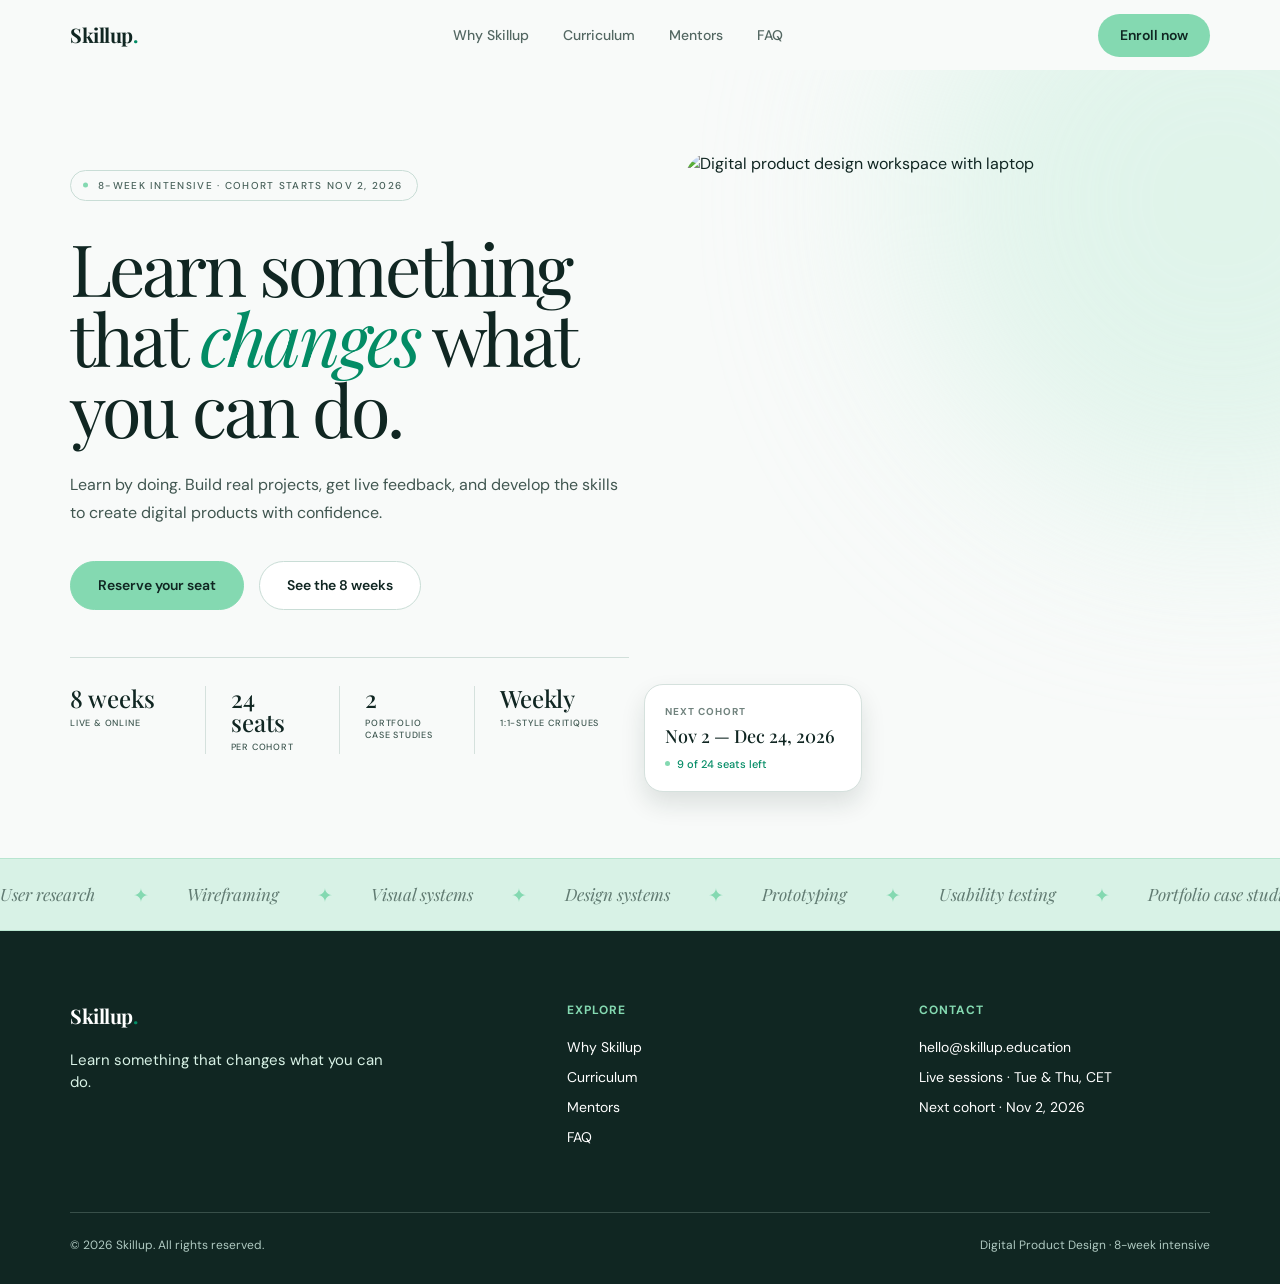
==== index.html @ d1e1272a "Refactor index.html for clarity and organization Removed unnecessary comments and added section head" ====
<!DOCTYPE html>
<html lang="en">
<head>
    <meta charset="UTF-8">
    <meta name="viewport" content="width=device-width, initial-scale=1.0">
    <title>Skillup | Digital Product Design</title>
    <meta
        name="description"
        content="Skillup's 8-week Digital Product Design course. Learn through real projects, live critiques and portfolio case studies."
    >
    <link rel="preconnect" href="https://fonts.googleapis.com">
    <link rel="preconnect"
        href="https://fonts.gstatic.com"
        crossorigin>
    <link
        href="https://fonts.googleapis.com/css2?family=DM+Sans:wght@400;500;600;700&family=Playfair+Display:ital,wght@0,400;0,500;1,400;1,500&display=swap"
        rel="stylesheet"
    >
    <link
        rel="stylesheet"
        href="https://cdnjs.cloudflare.com/ajax/libs/font-awesome/6.5.2/css/all.min.css"
    >
    <link rel="stylesheet" href="css/index.css">
</head>

<body>
    <!-- HEADER -->
    <header class="site-header">
        <div class="container navbar">

            <!-- LOGO -->
            <a
                href="index.html"
                class="logo"
                aria-label="Skillup home"
            >
                Skillup<span>.</span>
            </a>

            <!-- DESKTOP NAVIGATION -->
            <nav
                class="desktop-navigation"
                aria-label="Main navigation"
            >

                <a href="why-skillup.html">
                    Why Skillup
                </a>

                <a href="curriculum.html">
                    Curriculum
                </a>

                <a href="mentors.html">
                    Mentors
                </a>

                <a href="faq.html">
                    FAQ
                </a>
            </nav>

            <!-- HEADER CTA -->
            <a
                href="enroll.html"
                class="header-button"
            >
                Enroll now
            </a>

            <!-- MOBILE MENU BUTTON -->
            <button
                class="menu-toggle"
                type="button"
                aria-label="Open navigation menu"
            >
                <span></span>
                <span></span>
            </button>
        </div>

        <!-- MOBILE NAVIGATION -->
        <nav
            class="mobile-navigation"
            aria-label="Mobile navigation"
        >

            <a href="why-skillup.html">
                Why Skillup
            </a>

            <a href="curriculum.html">
                Curriculum
            </a>

            <a href="mentors.html">
                Mentors
            </a>

            <a href="faq.html">
                FAQ
            </a>

            <a
                href="enroll.html"
                class="mobile-navigation-button"
            >
                Enroll now
            </a>
        </nav>
    </header>

    <!-- MAIN -->
    <main>
        <!-- HERO -->
        <section
            class="hero"
            id="top"
        >
            <div class="container hero-grid">
                <div class="hero-content">
                    <span class="eyebrow">
                        8-week intensive · Cohort starts Nov 2, 2026
                    </span>

                    <h1>
                        Learn something
                        that <em>changes</em> what
                        you can do.
                    </h1>

                    <p class="hero-description">
                        Learn by doing. Build real projects, get live feedback, and develop the skills to create digital products with confidence.
                    </p>

                    <div class="hero-buttons">
                        <a
                            href="enroll.html"
                            class="primary-button"
                        >
                            Reserve your seat
                        </a>

                        <a
                            href="curriculum.html"
                            class="secondary-button"
                        >
                            See the 8 weeks
                        </a>
                    </div>

                    <section class="course-stats">
                        <div class="stats-grid">
                            <div class="stat">
                                <strong>
                                    8 weeks
                                </strong>

                                <span>
                                    Live &amp; online
                                </span>
                            </div>
                            
                            <div class="stat">
                                <strong>
                                    24 seats
                                </strong>

                                <span>
                                    Per cohort
                                </span>
                            </div>

                            <div class="stat">
                                <strong>
                                    2
                                </strong>

                                <span>
                                    Portfolio case studies
                                </span>
                            </div>

                            <div class="stat">
                                <strong>
                                    Weekly
                                </strong>

                                <span>
                                    1:1-style critiques
                                </span>
                            </div>
                        </div>
                    </section>
                </div>

                <div class="hero-image">
                    <img
                        src="assets/hero-design.jpg"
                        alt="Digital product design workspace with laptop"
                    >

                    <div class="next-cohort-card">
                        <span class="card-label">
                            Next cohort
                        </span>

                        <h3>
                            Nov 2 — Dec 24, 2026
                        </h3>

                        <p>
                            <span></span>
                            9 of 24 seats left
                        </p>

                    </div>
                </div>
            </div>
        </section>
        
        <section
            class="moving-belt"
            aria-label="Course topics"
        >
            <div class="moving-belt-track">
                <span>
                    User research
                </span>

                <b>
                    ✦
                </b>

                <span>
                    Wireframing
                </span>

                <b>
                    ✦
                </b>

                <span>
                    Visual systems
                </span>

                <b>
                    ✦
                </b>

                <span>
                    Design systems
                </span>

                <b>
                    ✦
                </b>

                <span>
                    Prototyping
                </span>

                <b>
                    ✦
                </b>

                <span>
                    Usability testing
                </span>

                <b>
                    ✦
                </b>

                <span>
                    Portfolio case studies
                </span>

                <b>
                    ✦
                </b>

                <span>
                    Design critique
                </span>

                <b>
                    ✦
                </b>

                <span>
                    User research
                </span>

                <b>
                    ✦
                </b>

                <span>
                    Wireframing
                </span>

                <b>
                    ✦
                </b>

                <span>
                    Visual systems
                </span>

                <b>
                    ✦
                </b>

                <span>
                    Design systems
                </span>

                <b>
                    ✦
                </b>

                <span>
                    Prototyping
                </span>

                <b>
                    ✦
                </b>

                <span>
                    Usability testing
                </span>

                <b>
                    ✦
                </b>

                <span>
                    Portfolio case studies
                </span>

                <b>
                    ✦
                </b>

                <span>
                    Design critique
                </span>

                <b>
                    ✦
                </b>
            </div>
        </section>
    </main>

    <!-- FOOTER -->

    <footer class="site-footer">
        <div class="container footer-grid">
            <div class="footer-brand">
                <a
                    href="index.html"
                    class="logo"
                >
                    Skillup<span>.</span>
                </a>

                <p>
                    Learn something that changes what you can do.
                </p>
            </div>
            
            <div class="footer-links">
                <h3>
                    Explore
                </h3>

                <a href="why-skillup.html">
                    Why Skillup
                </a>

                <a href="curriculum.html">
                    Curriculum
                </a>

                <a href="mentors.html">
                    Mentors
                </a>

                <a href="faq.html">
                    FAQ
                </a>
            </div>

            <div class="footer-contact">
                <h3>
                    Contact
                </h3>

                <a href="mailto:hello@skillup.education">
                    hello@skillup.education
                </a>

                <p>
                    Live sessions · Tue &amp; Thu, CET
                </p>

                <p>
                    Next cohort · Nov 2, 2026
                </p>
            </div>
        </div>

        <div class="container footer-bottom">
            <p>
                © 2026 Skillup. All rights reserved.
            </p>

            <p>
                Digital Product Design · 8-week intensive
            </p>
        </div>
    </footer>

    <!-- JAVASCRIPT -->
    <script src="js/index.js" defer></script>

</body>
</html>
---- css/index.css ----
/* ========================================
   SKILLUP - INDEX
======================================== */


/* ========================================
   RESET
======================================== */

* {
    box-sizing: border-box;
    margin: 0;
    padding: 0;
}

html {
    scroll-behavior: smooth;
}

body {
    background-color: #F8FAF9;
    color: #102622;
    font-family: "DM Sans", sans-serif;
    line-height: 1.5;
}

img {
    display: block;
    width: 100%;
}

a {
    color: inherit;
    text-decoration: none;
}

button {
    font-family: "DM Sans", sans-serif;
}

.container {
    width: calc(100% - 80px);
    max-width: 1140px;
    margin: 0 auto;
}


/* ========================================
   HEADER
======================================== */

.site-header {
    position: relative;
    z-index: 100;

    background-color: #F8FAF9;
}

.navbar {
    min-height: 70px;

    display: flex;
    align-items: center;
    justify-content: space-between;
}


/* LOGO */

.logo {
    color: #102622;

    font-family: "Playfair Display", Georgia, serif;

    font-size: 20px;
    font-weight: 700;

    letter-spacing: -0.5px;
}

.logo span {
    color: #038C65;
}


/* NAVIGATION */

.desktop-navigation {
    display: flex;
    align-items: center;

    gap: 34px;
}

.desktop-navigation a {
    color: #536762;

    font-size: 14px;
    font-weight: 500;

    transition: color 0.2s ease;
}

.desktop-navigation a:hover {
    color: #038C65;
}


/* HEADER BUTTON */

.header-button {
    display: inline-flex;
    align-items: center;
    justify-content: center;

    padding: 11px 22px;

    background-color: #84D9B1;
    color: #102622;

    border-radius: 30px;

    font-size: 14px;
    font-weight: 600;

    transition:
        background-color 0.2s ease,
        color 0.2s ease;
}

.header-button:hover {
    background-color: #038C65;
    color: #FFFFFF;
}


/* ========================================
   MOBILE MENU
======================================== */

.menu-toggle {
    display: none;

    width: 42px;
    height: 42px;

    background-color: transparent;

    border: 1px solid #102622;
    border-radius: 50%;

    cursor: pointer;
}

.menu-toggle span {
    display: block;

    width: 17px;
    height: 1px;

    margin: 4px auto;

    background-color: #102622;
}

.mobile-navigation {
    display: none;
}


/* ========================================
   HERO
======================================== */

.hero {
    position: relative;

    padding: 82px 0 86px;

    overflow: hidden;
}


/* SOFT GREEN GLOW */

.hero::after {
    content: "";

    position: absolute;

    width: 620px;
    height: 620px;

    top: -180px;
    right: -250px;

    background-color: #D8F2E6;

    border-radius: 50%;

    opacity: 0.75;

    filter: blur(100px);

    z-index: 0;

    pointer-events: none;
}


/* HERO GRID */

.hero-grid {
    position: relative;
    z-index: 1;

    display: grid;

    grid-template-columns: 1.03fr 0.97fr;

    align-items: center;

    gap: 55px;
}


/* ========================================
   HERO CONTENT
======================================== */

.hero-content {
    max-width: 570px;
}


/* ========================================
   EYEBROW
======================================== */

.eyebrow {
    position: relative;

    display: inline-block;

    margin-bottom: 31px;

    padding: 7px 15px 7px 27px;

    color: #48615A;

    border: 1px solid #C9DDD6;

    border-radius: 30px;

    font-size: 10px;
    font-weight: 500;

    letter-spacing: 1.3px;

    text-transform: uppercase;
}

.eyebrow::before {
    content: "";

    position: absolute;

    left: 12px;
    top: 50%;

    width: 5px;
    height: 5px;

    background-color: #84D9B1;

    border-radius: 50%;

    transform: translateY(-50%);
}


/* ========================================
   HERO TITLE
======================================== */

.hero h1 {
    max-width: 600px;

    margin-bottom: 28px;

    color: #102622;

    font-family: "Playfair Display", Georgia, serif;

    font-size: 72px;
    font-weight: 400;

    line-height: 0.98;

    letter-spacing: -3px;
}

.hero h1 em {
    color: #038C65;

    font-family: "Playfair Display", Georgia, serif;

    font-style: italic;
    font-weight: 400;
}


/* ========================================
   HERO DESCRIPTION
======================================== */

.hero-description {
    max-width: 555px;

    margin-bottom: 34px;

    color: #405650;

    font-size: 16px;

    line-height: 1.75;
}


/* ========================================
   BUTTONS
======================================== */

.hero-buttons {
    display: flex;
    align-items: center;

    gap: 15px;

    margin-bottom: 47px;
}

.primary-button,
.secondary-button {
    display: inline-flex;
    align-items: center;
    justify-content: center;

    min-height: 49px;

    padding: 13px 27px;

    border-radius: 30px;

    font-size: 14px;
    font-weight: 600;

    transition:
        background-color 0.2s ease,
        color 0.2s ease,
        border-color 0.2s ease;
}


/* PRIMARY */

.primary-button {
    background-color: #84D9B1;
    color: #102622;

    border: 1px solid #84D9B1;
}

.primary-button:hover {
    background-color: #038C65;
    color: #FFFFFF;

    border-color: #038C65;
}


/* SECONDARY */

.secondary-button {
    background-color: #FFFFFF;
    color: #102622;

    border: 1px solid #C9DDD6;
}

.secondary-button:hover {
    background-color: #D8F2E6;

    border-color: #84D9B1;
}


/*
   IMPORTANT:
   If your HTML/JS puts an arrow inside the buttons,
   this hides it.
*/

.primary-button i,
.primary-button svg,
.secondary-button i,
.secondary-button svg {
    display: none;
}


/* ========================================
   COURSE STATS
======================================== */

.course-stats {
    padding-top: 28px;

    border-top: 1px solid #D1DFDA;
}

.stats-grid {
    display: grid;

    grid-template-columns:
        1fr
        1fr
        1fr
        1.15fr;
}


/* STAT */

.stat {
    min-height: 68px;

    padding: 0 25px;

    border-left: 1px solid #D5E1DD;
}

.stat:first-child {
    padding-left: 0;

    border-left: none;
}

.stat:last-child {
    padding-right: 0;
}


/* NUMBER */

.stat strong {
    display: block;

    margin-bottom: 7px;

    color: #102622;

    font-family: "Playfair Display", Georgia, serif;

    font-size: 24px;
    font-weight: 500;

    line-height: 1;
}


/* DESCRIPTION */

.stat span {
    display: block;

    max-width: 135px;

    color: #3E5750;

    font-size: 9px;
    font-weight: 500;

    line-height: 1.35;

    letter-spacing: 0.8px;

    text-transform: uppercase;
}


/* ========================================
   HERO IMAGE
======================================== */

.hero-image {
    position: relative;

    width: 100%;
}

.hero-image img {
    width: 100%;

    height: 620px;

    object-fit: cover;

    border-radius: 30px;
}


/* ========================================
   NEXT COHORT CARD
======================================== */

.next-cohort-card {
    position: absolute;

    left: -40px;
    bottom: -20px;

    width: 218px;

    padding: 19px 20px;

    background-color: #FFFFFF;

    border: 1px solid #D5E1DD;

    border-radius: 19px;

    box-shadow: 0 12px 25px rgba(16, 38, 34, 0.12);
}


/* CARD LABEL */

.next-cohort-card .card-label,
.next-cohort-card small {
    display: block;

    margin-bottom: 7px;

    color: #71837E;

    font-size: 10px;
    font-weight: 700;

    letter-spacing: 1px;

    text-transform: uppercase;
}


/* CARD TITLE */

.next-cohort-card h3 {
    margin-bottom: 8px;

    color: #102622;

    font-family: "Playfair Display", Georgia, serif;

    font-size: 18px;
    font-weight: 500;

    line-height: 1.2;
}


/* CARD FOOTER */

.next-cohort-card p {
    display: flex;
    align-items: center;

    gap: 7px;

    color: #038C65;

    font-size: 11px;
    font-weight: 500;
}

.next-cohort-card p span {
    display: block;

    width: 5px;
    height: 5px;

    background-color: #84D9B1;

    border-radius: 50%;
}


/* ========================================
   MOVING BELT
======================================== */

.moving-belt {
    width: 100%;

    overflow: hidden;

    padding: 21px 0;

    background-color: #D8F2E6;

    border-top: 1px solid #B8E5D0;
    border-bottom: 1px solid #B8E5D0;
}

.moving-belt-track {
    display: flex;
    align-items: center;

    width: max-content;

    gap: 38px;

    white-space: nowrap;

    animation: skillup-marquee 32s linear infinite;
}

.moving-belt-track span {
    color: #617B72;

    font-family: "Playfair Display", Georgia, serif;

    font-size: 17px;
    font-style: italic;
    font-weight: 400;
}

.moving-belt-track b {
    color: #84D9B1;

    font-family: "Playfair Display", Georgia, serif;

    font-size: 19px;
    font-weight: 400;
}

@keyframes skillup-marquee {

    from {
        transform: translateX(0);
    }

    to {
        transform: translateX(-50%);
    }
}


/* ========================================
   FOOTER
======================================== */

.site-footer {
    padding: 70px 0 30px;

    background-color: #102622;

    color: #FFFFFF;
}

.footer-grid {
    display: grid;

    grid-template-columns: 1.5fr 1fr 1fr;

    gap: 60px;

    padding-bottom: 55px;
}

.footer-brand .logo {
    display: inline-block;

    margin-bottom: 18px;

    color: #FFFFFF;
}

.footer-brand p {
    max-width: 320px;

    color: #D8F2E6;

    font-size: 15px;
}

.footer-links h3,
.footer-contact h3 {
    margin-bottom: 18px;

    color: #84D9B1;

    font-family: "DM Sans", sans-serif;

    font-size: 12px;
    font-weight: 700;

    letter-spacing: 1px;

    text-transform: uppercase;
}

.footer-links a,
.footer-contact a,
.footer-contact p {
    display: block;

    margin-bottom: 9px;

    color: #FFFFFF;

    font-size: 14px;
}

.footer-links a:hover,
.footer-contact a:hover {
    color: #84D9B1;
}

.footer-bottom {
    display: flex;

    justify-content: space-between;

    gap: 30px;

    padding-top: 23px;

    border-top: 1px solid rgba(216, 242, 230, 0.2);
}

.footer-bottom p {
    color: #AFC9C1;

    font-size: 12px;
}


/* ========================================
   TABLET
======================================== */

@media (max-width: 1050px) {

    .container {
        width: calc(100% - 50px);
    }

    .hero-grid {
        gap: 35px;
    }

    .hero h1 {
        font-size: 61px;
    }

    .hero-image img {
        height: 550px;
    }

    .next-cohort-card {
        left: -25px;
    }
}


/* ========================================
   MOBILE NAV
======================================== */

@media (max-width: 800px) {

    .desktop-navigation,
    .header-button {
        display: none;
    }

    .menu-toggle {
        display: block;
    }

    .mobile-navigation {
        display: none;

        flex-direction: column;

        gap: 18px;

        padding: 25px;

        background-color: #F8FAF9;

        border-top: 1px solid #D8F2E6;
    }

    .mobile-navigation.active {
        display: flex;
    }

    .mobile-navigation a {
        color: #102622;

        font-size: 16px;
        font-weight: 600;
    }

    .mobile-navigation-button {
        width: fit-content;

        padding: 11px 21px;

        background-color: #84D9B1;

        border-radius: 30px;
    }
}


/* ========================================
   MOBILE
======================================== */

@media (max-width: 700px) {

    .container {
        width: calc(100% - 36px);
    }

    .hero {
        padding: 52px 0 70px;
    }

    .hero-grid {
        grid-template-columns: 1fr;

        gap: 55px;
    }

    .hero h1 {
        font-size: 47px;

        letter-spacing: -2px;
    }

    .hero-description {
        font-size: 16px;
    }


    /* BUTTONS */

    .hero-buttons {
        flex-direction: column;

        align-items: stretch;
    }

    .primary-button,
    .secondary-button {
        width: 100%;
    }


    /* STATS */

    .stats-grid {
        grid-template-columns: 1fr 1fr;

        row-gap: 25px;
    }

    .stat {
        padding: 0 15px;
    }

    .stat:nth-child(odd) {
        padding-left: 0;

        border-left: none;
    }

    .stat strong {
        font-size: 21px;
    }


    /* IMAGE */

    .hero-image img {
        height: 450px;

        border-radius: 24px;
    }


    /* CARD */

    .next-cohort-card {
        left: 18px;
        bottom: -25px;
    }


    /* FOOTER */

    .footer-grid {
        grid-template-columns: 1fr;

        gap: 40px;
    }

    .footer-bottom {
        flex-direction: column;

        align-items: flex-start;
    }
}


/* ========================================
   SMALL MOBILE
======================================== */

@media (max-width: 420px) {

    .hero h1 {
        font-size: 40px;
    }

    .stats-grid {
        grid-template-columns: 1fr;
    }

    .stat {
        padding: 0 0 18px !important;

        border-left: none !important;
        border-bottom: 1px solid #D5E1DD;
    }

    .stat:last-child {
        border-bottom: none;
    }

    .hero-image img {
        height: 400px;
    }
}


/* ========================================
   REDUCED MOTION
======================================== */

@media (prefers-reduced-motion: reduce) {

    html {
        scroll-behavior: auto;
    }

    .moving-belt-track {
        animation: none;
    }
}
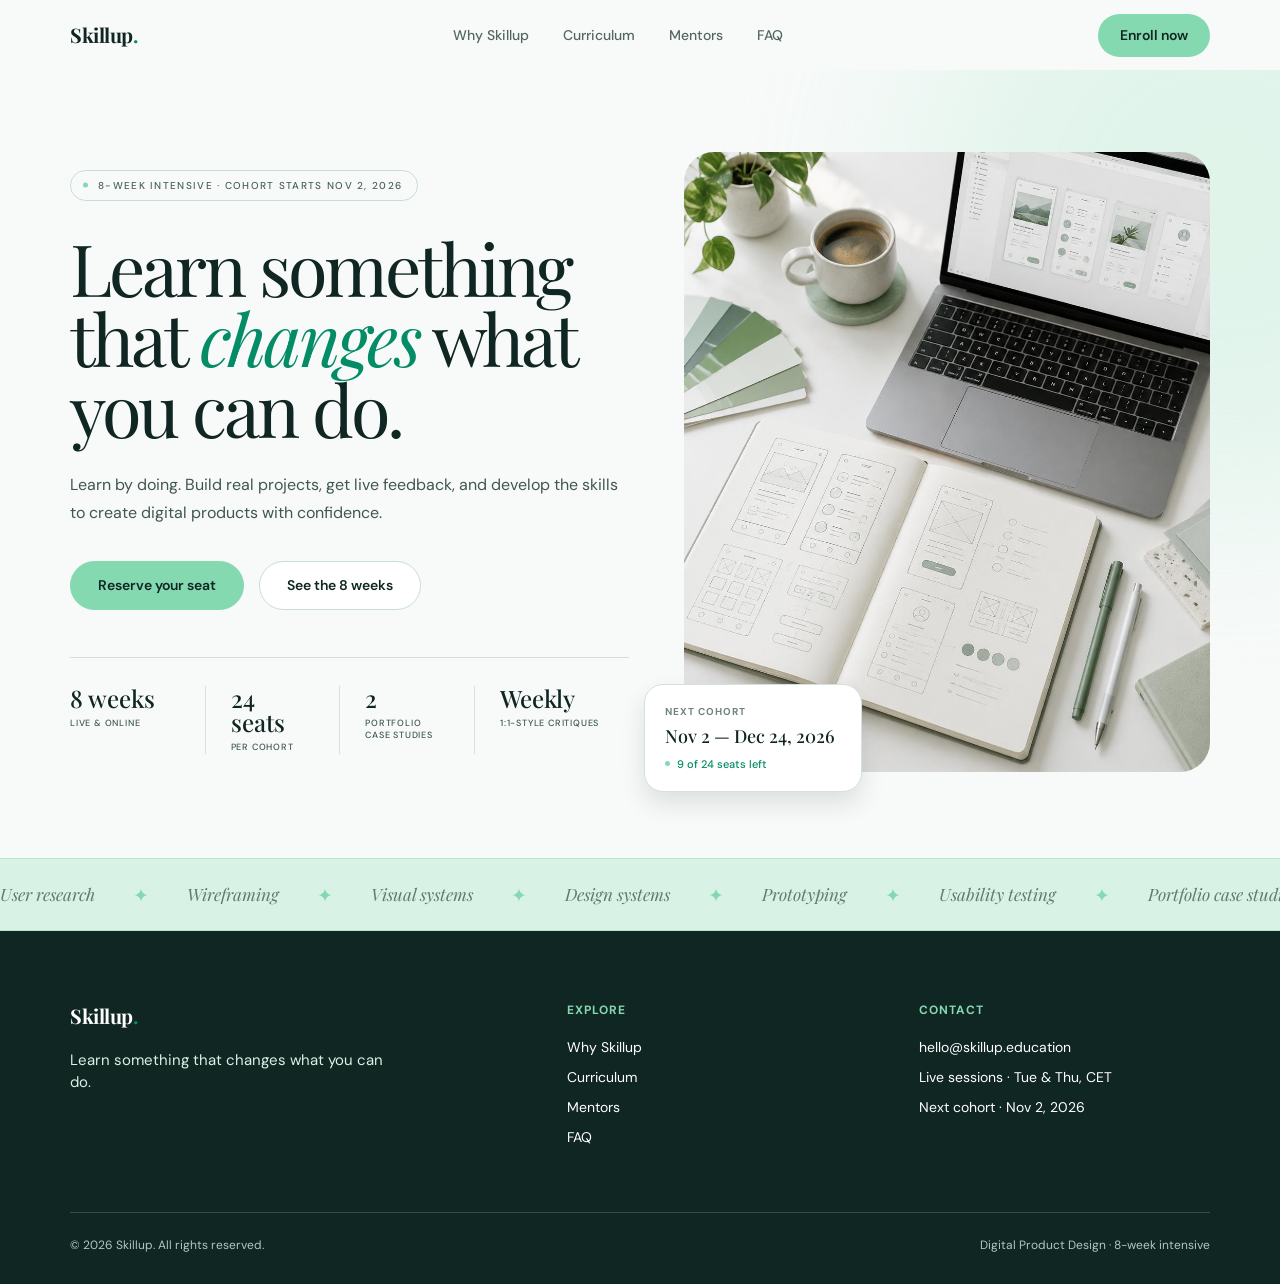
==== commit 2da8da40: "Fix anchor tag href attributes in index.html Replaced 'href' attributes with '=' in multiple anchor " ====
--- a/index.html
+++ b/index.html
@@ -21,6 +21,7 @@
         href="https://cdnjs.cloudflare.com/ajax/libs/font-awesome/6.5.2/css/all.min.css"
     >
     <link rel="stylesheet" href="css/index.css">
+    <link rel="icon" href="favicon.ico" type="image/x-icon">
 </head>
 
 <body>
@@ -43,26 +44,26 @@
                 aria-label="Main navigation"
             >
 
-                <a href="why-skillup.html">
+                <a ="why-skillup.html">
                     Why Skillup
                 </a>
 
-                <a href="curriculum.html">
+                <a ="curriculum.html">
                     Curriculum
                 </a>
 
-                <a href="mentors.html">
+                <a ="mentors.html">
                     Mentors
                 </a>
 
-                <a href="faq.html">
+                <a ="faq.html">
                     FAQ
                 </a>
             </nav>
 
             <!-- HEADER CTA -->
             <a
-                href="enroll.html"
+                ="enroll.html"
                 class="header-button"
             >
                 Enroll now
@@ -85,24 +86,24 @@
             aria-label="Mobile navigation"
         >
 
-            <a href="why-skillup.html">
+            <a ="why-skillup.html">
                 Why Skillup
             </a>
 
-            <a href="curriculum.html">
+            <a ="curriculum.html">
                 Curriculum
             </a>
 
-            <a href="mentors.html">
+            <a ="mentors.html">
                 Mentors
             </a>
 
-            <a href="faq.html">
+            <a ="faq.html">
                 FAQ
             </a>
 
             <a
-                href="enroll.html"
+                ="enroll.html"
                 class="mobile-navigation-button"
             >
                 Enroll now
@@ -135,14 +136,14 @@
 
                     <div class="hero-buttons">
                         <a
-                            href="enroll.html"
+                            ="enroll.html"
                             class="primary-button"
                         >
                             Reserve your seat
                         </a>
 
                         <a
-                            href="curriculum.html"
+                            ="curriculum.html"
                             class="secondary-button"
                         >
                             See the 8 weeks
@@ -361,7 +362,7 @@
         <div class="container footer-grid">
             <div class="footer-brand">
                 <a
-                    href="index.html"
+                    ="index.html"
                     class="logo"
                 >
                     Skillup<span>.</span>
@@ -377,19 +378,19 @@
                     Explore
                 </h3>
 
-                <a href="why-skillup.html">
+                <a ="why-skillup.html">
                     Why Skillup
                 </a>
 
-                <a href="curriculum.html">
+                <a ="curriculum.html">
                     Curriculum
                 </a>
 
-                <a href="mentors.html">
+                <a ="mentors.html">
                     Mentors
                 </a>
 
-                <a href="faq.html">
+                <a ="faq.html">
                     FAQ
                 </a>
             </div>
@@ -399,7 +400,7 @@
                     Contact
                 </h3>
 
-                <a href="mailto:hello@skillup.education">
+                <a ="mailto:hello@skillup.education">
                     hello@skillup.education
                 </a>
 
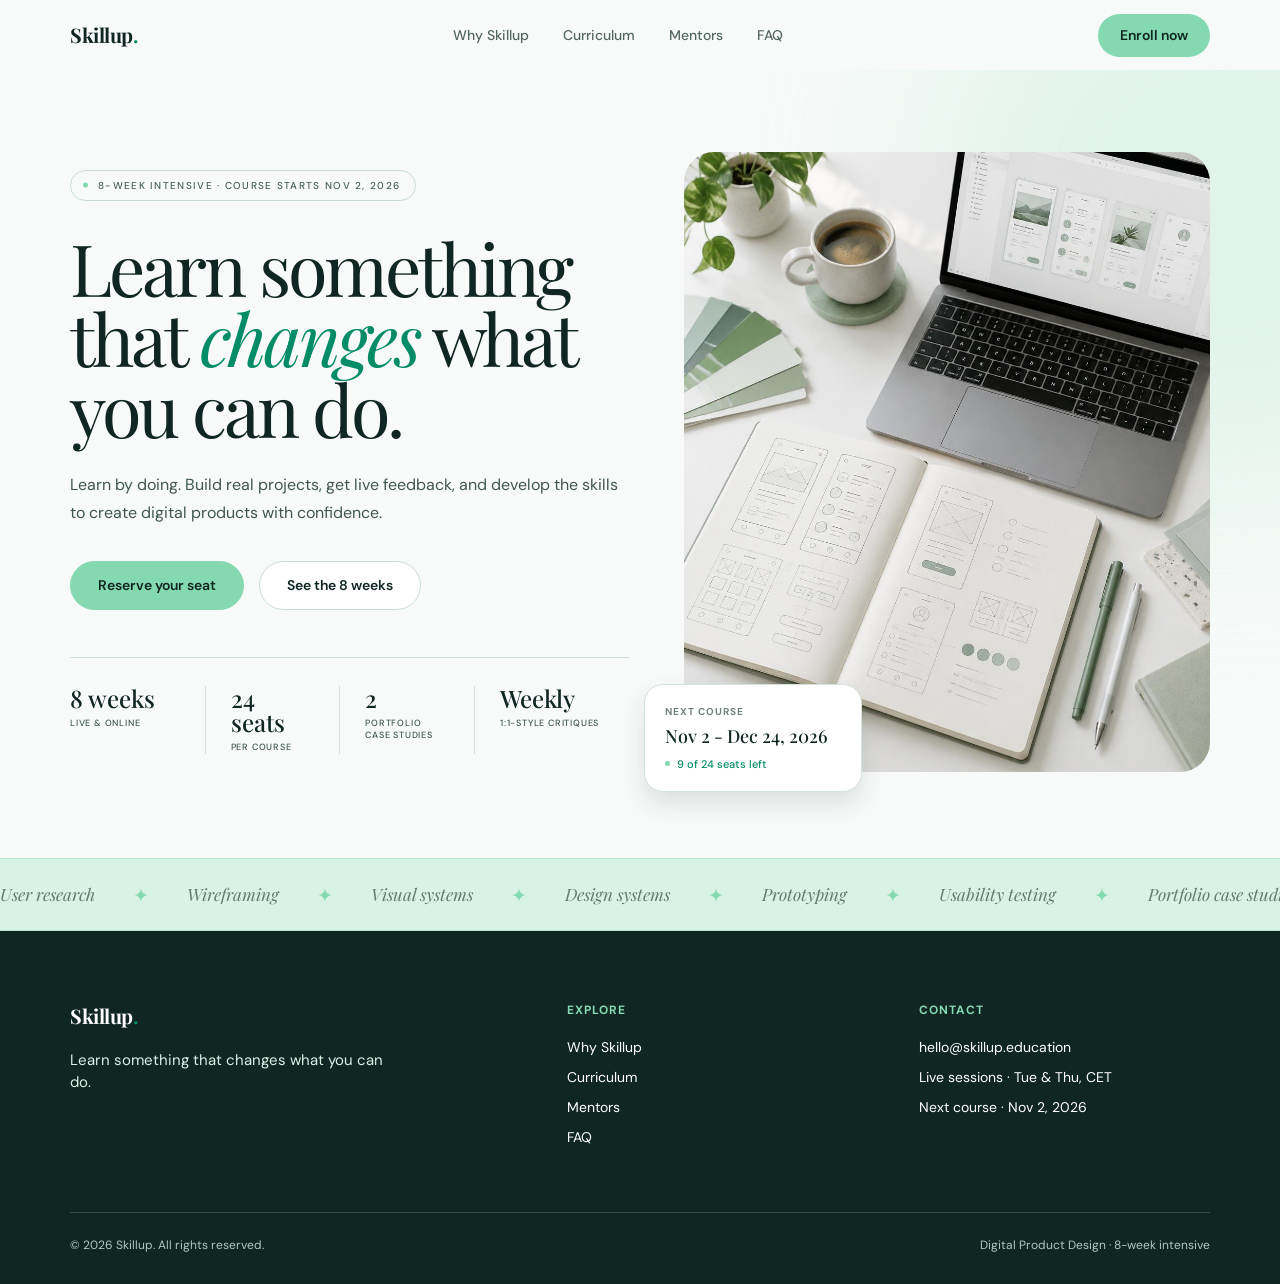
==== commit 8685df1c: "Update 'cohort' to 'course' in index.html" ====
--- a/index.html
+++ b/index.html
@@ -21,15 +21,16 @@
         href="https://cdnjs.cloudflare.com/ajax/libs/font-awesome/6.5.2/css/all.min.css"
     >
     <link rel="stylesheet" href="css/index.css">
-    <link rel="icon" href="favicon.ico" type="image/x-icon">
+    <link rel="icon" href="assets/favicon.ico" type="image/x-icon">
+
 </head>
 
 <body>
     <!-- HEADER -->
-    <header class="site-header">
+  <header class="site-header">
+
         <div class="container navbar">
 
-            <!-- LOGO -->
             <a
                 href="index.html"
                 class="logo"
@@ -38,77 +39,55 @@
                 Skillup<span>.</span>
             </a>
 
-            <!-- DESKTOP NAVIGATION -->
-            <nav
-                class="desktop-navigation"
-                aria-label="Main navigation"
-            >
-
-                <a ="why-skillup.html">
-                    Why Skillup
-                </a>
-
-                <a ="curriculum.html">
-                    Curriculum
-                </a>
-
-                <a ="mentors.html">
-                    Mentors
-                </a>
-
-                <a ="faq.html">
-                    FAQ
-                </a>
+            <nav class="desktop-navigation">
+                <a href="why-skillup.html">Why Skillup</a>
+                <a href="curriculum.html">Curriculum</a>
+                <a href="mentors.html">Mentors</a>
+                <a href="faq.html">FAQ</a>
             </nav>
 
-            <!-- HEADER CTA -->
             <a
-                ="enroll.html"
+                href="enroll.html"
                 class="header-button"
             >
                 Enroll now
             </a>
 
-            <!-- MOBILE MENU BUTTON -->
             <button
                 class="menu-toggle"
+                aria-label="Open menu"
                 type="button"
-                aria-label="Open navigation menu"
             >
                 <span></span>
                 <span></span>
             </button>
+
         </div>
 
-        <!-- MOBILE NAVIGATION -->
-        <nav
-            class="mobile-navigation"
-            aria-label="Mobile navigation"
-        >
-
-            <a ="why-skillup.html">
+        <nav class="mobile-navigation">
+
+            <a href="why-skillup.html">
                 Why Skillup
             </a>
 
-            <a ="curriculum.html">
+            <a href="curriculum.html">
                 Curriculum
             </a>
 
-            <a ="mentors.html">
+            <a href="mentors.html">
                 Mentors
             </a>
 
-            <a ="faq.html">
+            <a href="faq.html">
                 FAQ
             </a>
 
-            <a
-                ="enroll.html"
-                class="mobile-navigation-button"
-            >
+            <a href="enroll.html">
                 Enroll now
             </a>
+
         </nav>
+
     </header>
 
     <!-- MAIN -->
@@ -121,7 +100,7 @@
             <div class="container hero-grid">
                 <div class="hero-content">
                     <span class="eyebrow">
-                        8-week intensive · Cohort starts Nov 2, 2026
+                        8-week intensive · Course starts Nov 2, 2026
                     </span>
 
                     <h1>
@@ -168,7 +147,7 @@
                                 </strong>
 
                                 <span>
-                                    Per cohort
+                                    Per course
                                 </span>
                             </div>
 
@@ -203,11 +182,11 @@
 
                     <div class="next-cohort-card">
                         <span class="card-label">
-                            Next cohort
+                            Next course
                         </span>
 
                         <h3>
-                            Nov 2 — Dec 24, 2026
+                            Nov 2 - Dec 24, 2026
                         </h3>
 
                         <p>
@@ -409,7 +388,7 @@
                 </p>
 
                 <p>
-                    Next cohort · Nov 2, 2026
+                    Next course · Nov 2, 2026
                 </p>
             </div>
         </div>
